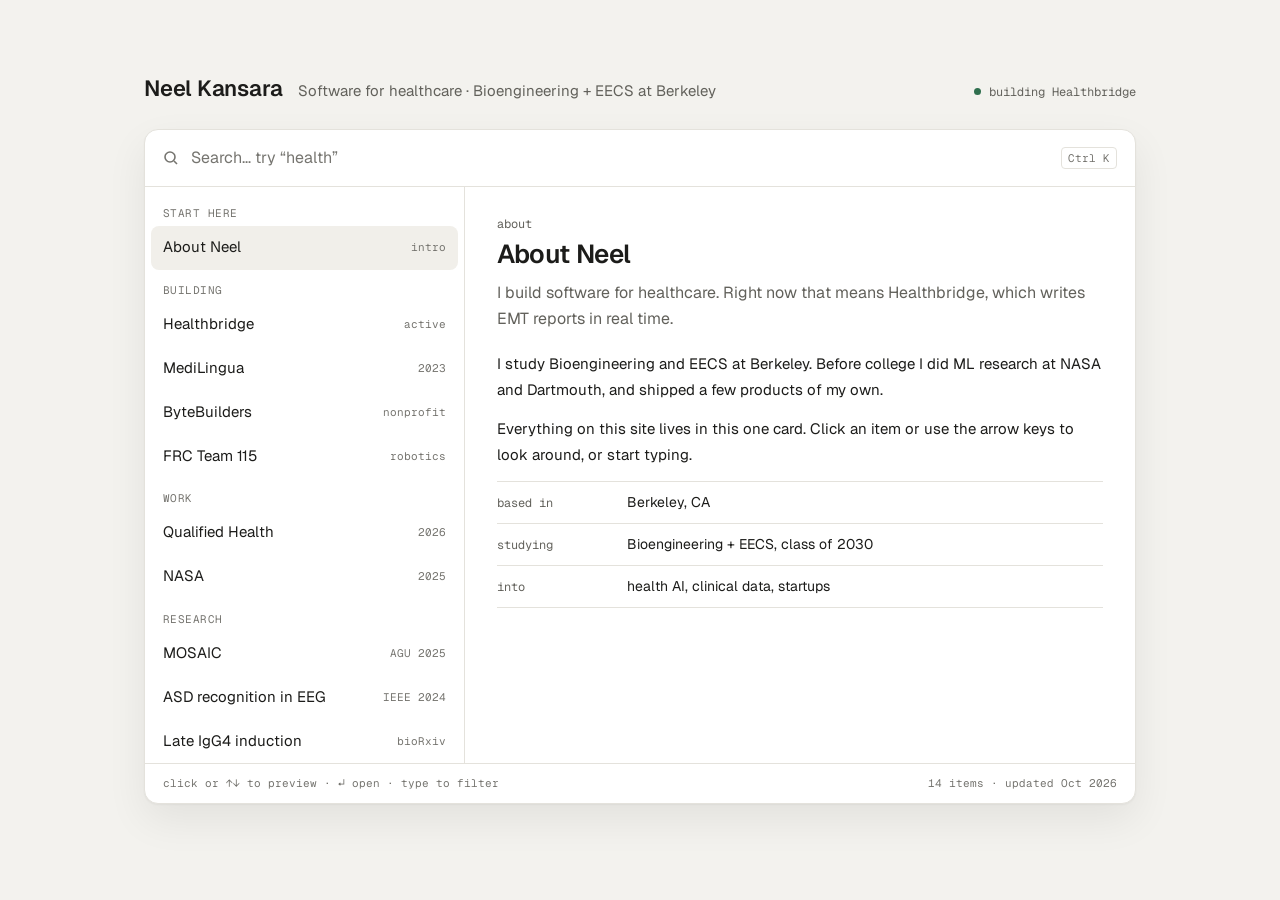
==== index.html @ fc7fb105 "Preview on click instead of hover Co-Authored-By: Claude Opus 5.5 <noreply@anthropic.com> Claude-Ses" ====
<!doctype html>
<html lang="en">
<head>
  <meta charset="utf-8">
  <meta name="viewport" content="width=device-width, initial-scale=1, viewport-fit=cover">
  <title>Neel Kansara</title>
  <meta name="description" content="Neel Kansara builds software for healthcare. Founder of Healthbridge, studying Bioengineering + EECS at UC Berkeley.">
  <meta property="og:title" content="Neel Kansara">
  <meta property="og:description" content="Software for healthcare. Founder of Healthbridge, Bioengineering + EECS at UC Berkeley.">
  <meta property="og:type" content="website">
  <meta name="theme-color" content="#F3F2EE" media="(prefers-color-scheme: light)">
  <meta name="theme-color" content="#151615" media="(prefers-color-scheme: dark)">
  <link rel="icon" href="favicon.svg" type="image/svg+xml">
  <link rel="preconnect" href="https://fonts.googleapis.com">
  <link rel="preconnect" href="https://fonts.gstatic.com" crossorigin>
  <link rel="stylesheet" href="https://fonts.googleapis.com/css2?family=Geist:wght@400;500;600&family=Geist+Mono:wght@400;500&display=swap">
  <link rel="stylesheet" href="styles.css">
  <script>
    // Apply the saved theme before first paint so there is no flash.
    try { var t = localStorage.getItem("theme"); if (t === "dark" || t === "light") document.documentElement.dataset.theme = t; } catch (e) {}
  </script>
</head>
<body>
  <main class="page">
    <header class="masthead">
      <div class="masthead-id">
        <h1>Neel Kansara</h1>
        <p class="tagline">Software for healthcare · Bioengineering + EECS at Berkeley</p>
      </div>
      <p class="status"><span class="status-dot" aria-hidden="true"></span><span id="status-text">building Healthbridge</span></p>
    </header>

    <section class="palette" id="palette" aria-label="Site contents">
      <div class="palette-top">
        <button class="back" id="back" type="button" hidden>‹ All items</button>
        <label class="search" id="search" for="q">
          <svg aria-hidden="true" width="16" height="16" viewBox="0 0 16 16" fill="none" stroke="currentColor" stroke-width="1.6"><circle cx="7" cy="7" r="5"/><path d="M11 11 L14 14"/></svg>
          <input id="q" type="text" autocomplete="off" spellcheck="false"
                 role="combobox" aria-expanded="true" aria-controls="list" aria-autocomplete="list"
                 aria-label="Search projects, work, papers and actions" placeholder="Search…">
          <kbd class="kbd" id="shortcut">⌘K</kbd>
        </label>
        <span class="position" id="position" hidden></span>
      </div>

      <div class="palette-body">
        <div class="list" id="list" role="listbox" aria-label="Results"></div>
        <article class="preview" id="preview" aria-live="polite"></article>
      </div>

      <footer class="palette-foot">
        <span class="foot-hints" id="hints">click or ↑↓ to preview · ↵ open · type to filter</span>
        <span class="foot-status" id="foot"></span>
        <div class="foot-nav" id="foot-nav" hidden>
          <button type="button" id="prev">‹ <span></span></button>
          <button type="button" id="next"><span></span> ›</button>
        </div>
      </footer>

      <noscript>
        <div class="noscript">
          <p>This site works best with JavaScript on. The short version:</p>
          <ul>
            <li>Founder &amp; CEO of Healthbridge: live EMT reporting and triage (90% of reports accepted, 10-clinic pilot).</li>
            <li>Clinical AI product intern at Qualified Health, 2026. ML intern at NASA, 2025.</li>
            <li>Papers at AGU 2025, IEEE ICCE 2024 and bioRxiv 2026.</li>
            <li>Email: kansara@berkeley.edu · <a href="https://github.com/neelsck">GitHub</a> · <a href="https://www.linkedin.com/in/neel-kansara-17689525b/">LinkedIn</a></li>
          </ul>
        </div>
      </noscript>
    </section>
  </main>

  <script src="content.js"></script>
  <script src="palette.js"></script>
</body>
</html>
---- styles.css ----
/* Layout: one fixed palette card. Results on the left, a preview pane on the right.
   On phones the card shows the list, and opening an item swaps in its preview. */

:root {
  --page: #F3F2EE;
  --card: #FFFFFF;
  --line: #E4E2DC;
  --soft: #F1EFEA;
  --fg: #1C1C1A;
  --muted: #62615B;
  --faint: #767570;
  --img: #EFEDE8;
  --btn: #1C1C1A;
  --btn-fg: #FFFFFF;
  --accent: #2F6F4E;
  --shadow: 0 1px 2px rgba(0, 0, 0, 0.04), 0 16px 40px rgba(0, 0, 0, 0.07);

  --sans: "Geist", ui-sans-serif, system-ui, -apple-system, "Segoe UI", sans-serif;
  --mono: "Geist Mono", ui-monospace, SFMono-Regular, Menlo, Consolas, monospace;

  --card-h: clamp(460px, 64vh, 600px);
  color-scheme: light;
}

@media (prefers-color-scheme: dark) {
  :root:not([data-theme="light"]) {
    --page: #151615;
    --card: #1D1F1E;
    --line: #2E302E;
    --soft: #2B2D2B;
    --fg: #ECEBE6;
    --muted: #A9A7A0;
    --faint: #918F89;
    --img: #262826;
    --btn: #ECEBE6;
    --btn-fg: #1C1C1A;
    --accent: #6FCF97;
    --shadow: 0 1px 2px rgba(0, 0, 0, 0.3), 0 16px 40px rgba(0, 0, 0, 0.35);
    color-scheme: dark;
  }
}

:root[data-theme="dark"] {
  --page: #151615;
  --card: #1D1F1E;
  --line: #2E302E;
  --soft: #2B2D2B;
  --fg: #ECEBE6;
  --muted: #A9A7A0;
  --faint: #918F89;
  --img: #262826;
  --btn: #ECEBE6;
  --btn-fg: #1C1C1A;
  --accent: #6FCF97;
  --shadow: 0 1px 2px rgba(0, 0, 0, 0.3), 0 16px 40px rgba(0, 0, 0, 0.35);
  color-scheme: dark;
}

* { box-sizing: border-box; }

html { -webkit-text-size-adjust: 100%; }

body {
  margin: 0;
  background: var(--page);
  color: var(--fg);
  font-family: var(--sans);
  font-size: 15px;
  line-height: 1.5;
  -webkit-font-smoothing: antialiased;
  transition: background-color 0.2s ease, color 0.2s ease;
}

[hidden] { display: none !important; }

a { color: inherit; text-underline-offset: 3px; }

:focus-visible { outline: 2px solid var(--accent); outline-offset: 2px; }

.page {
  max-width: 1040px;
  margin: 0 auto;
  padding-block: clamp(32px, 8vh, 72px) 48px;
  padding-left: max(24px, env(safe-area-inset-left, 0px));
  padding-right: max(24px, env(safe-area-inset-right, 0px));
}

/* Masthead */

.masthead {
  display: flex;
  flex-wrap: wrap;
  justify-content: space-between;
  align-items: baseline;
  gap: 8px 24px;
  margin-bottom: 24px;
}

.masthead-id { display: flex; flex-wrap: wrap; align-items: baseline; gap: 4px 16px; }

.masthead h1 { margin: 0; font-size: 22px; font-weight: 600; letter-spacing: -0.01em; }

.tagline { margin: 0; color: var(--muted); }

.status { margin: 0; font-family: var(--mono); font-size: 12px; color: var(--muted); }

.status-dot {
  display: inline-block;
  width: 7px;
  height: 7px;
  margin-right: 8px;
  border-radius: 50%;
  background: var(--accent);
  vertical-align: 1px;
}

/* The card */

.palette {
  background: var(--card);
  border: 1px solid var(--line);
  border-radius: 14px;
  box-shadow: var(--shadow);
  overflow: hidden;
  transition: background-color 0.2s ease, border-color 0.2s ease;
}

.palette-top {
  display: flex;
  align-items: center;
  gap: 8px;
  min-height: 56px;
  border-bottom: 1px solid var(--line);
}

.search {
  flex: 1;
  display: flex;
  align-items: center;
  gap: 12px;
  padding: 0 18px;
  color: var(--faint);
}

.search input {
  flex: 1;
  min-width: 0;
  border: 0;
  outline: 0;
  background: transparent;
  font: inherit;
  font-size: 16px;
  color: var(--fg);
  padding: 16px 0;
}

.search input::placeholder { color: var(--faint); transition: opacity 0.2s; }
.search input.ph-fade::placeholder { opacity: 0; }

.kbd {
  font-family: var(--mono);
  font-size: 11px;
  color: var(--faint);
  border: 1px solid var(--line);
  border-radius: 4px;
  padding: 2px 6px;
}

.back {
  display: inline-flex;
  align-items: center;
  min-height: 44px;
  margin-left: 4px;
  padding: 0 12px;
  border: 0;
  border-radius: 8px;
  background: transparent;
  font: inherit;
  color: var(--fg);
  cursor: pointer;
}

.position {
  margin-left: auto;
  padding-right: 16px;
  font-family: var(--mono);
  font-size: 11px;
  color: var(--faint);
}

.palette-body {
  display: grid;
  grid-template-columns: minmax(240px, 320px) minmax(0, 1fr);
  height: var(--card-h);
}

/* Results list */

.list {
  min-width: 0;
  overflow-y: auto;
  padding: 6px;
  border-right: 1px solid var(--line);
  overscroll-behavior: contain;
}

.group-label {
  margin: 12px 12px 4px;
  font-family: var(--mono);
  font-size: 11px;
  letter-spacing: 0.04em;
  text-transform: uppercase;
  color: var(--faint);
}

.option {
  display: flex;
  align-items: center;
  justify-content: space-between;
  gap: 12px;
  min-height: 44px;
  padding: 10px 12px;
  border-radius: 8px;
  color: var(--fg);
  text-decoration: none;
  cursor: pointer;
}

.option[aria-selected="true"] { background: var(--soft); }

.option-title { min-width: 0; overflow: hidden; text-overflow: ellipsis; white-space: nowrap; font-size: 15px; }

.option-hint { flex: none; font-family: var(--mono); font-size: 11px; color: var(--faint); }

.empty { margin: 0; padding: 20px 12px; color: var(--muted); }

/* Preview */

.preview {
  min-width: 0;
  overflow-y: auto;
  padding: 28px 32px 32px;
  overscroll-behavior: contain;
}

.preview > * { animation: rise 0.18s ease both; }

@keyframes rise { from { opacity: 0.4; transform: translateY(3px); } to { opacity: 1; transform: none; } }

.pv-image {
  display: block;
  width: 100%;
  max-width: 100%;
  aspect-ratio: 16 / 7;
  object-fit: cover;
  margin-bottom: 22px;
  border-radius: 10px;
  background: var(--img);
}

.pv-eyebrow { margin: 0 0 6px; font-family: var(--mono); font-size: 12px; color: var(--muted); }

.pv-title {
  margin: 0 0 10px;
  font-size: 26px;
  line-height: 1.2;
  font-weight: 600;
  letter-spacing: -0.015em;
  text-wrap: balance;
}

.pv-lede { margin: 0 0 20px; font-size: 16px; line-height: 1.6; color: var(--muted); max-width: 62ch; }

.pv-stats {
  display: grid;
  grid-template-columns: repeat(auto-fit, minmax(110px, 1fr));
  gap: 1px;
  margin-bottom: 22px;
  background: var(--line);
  border: 1px solid var(--line);
  border-radius: 10px;
  overflow: hidden;
}

.pv-stat { background: var(--card); padding: 12px 14px; }
.pv-stat-value { font-size: 20px; font-weight: 600; font-variant-numeric: tabular-nums; }
.pv-stat-label { font-family: var(--mono); font-size: 11px; color: var(--muted); }

.pv-body p { margin: 0 0 14px; line-height: 1.7; max-width: 62ch; }

.pv-facts { margin: 6px 0 22px; border-top: 1px solid var(--line); }
.pv-fact { display: flex; flex-wrap: wrap; gap: 2px 20px; padding: 10px 0; border-bottom: 1px solid var(--line); font-size: 14px; }
.pv-fact dt { flex: 0 0 110px; padding-top: 2px; font-family: var(--mono); font-size: 12px; color: var(--muted); }
.pv-fact dd { flex: 1 1 200px; margin: 0; }

.pv-links { display: flex; flex-wrap: wrap; gap: 8px; margin-top: 4px; }

.pv-link {
  display: inline-flex;
  align-items: center;
  min-height: 36px;
  padding: 0 12px;
  border: 1px solid var(--line);
  border-radius: 8px;
  font-size: 14px;
  text-decoration: none;
}

.pv-link:hover { background: var(--soft); }

.pv-action {
  display: inline-flex;
  align-items: center;
  gap: 10px;
  min-height: 44px;
  margin-top: 4px;
  padding: 0 18px;
  border: 0;
  border-radius: 8px;
  background: var(--btn);
  color: var(--btn-fg);
  font: inherit;
  font-weight: 500;
  cursor: pointer;
}

.pv-action kbd { font-family: var(--mono); font-size: 12px; opacity: 0.7; }

/* Footer */

.palette-foot {
  display: flex;
  flex-wrap: wrap;
  justify-content: space-between;
  align-items: center;
  gap: 8px 16px;
  min-height: 40px;
  padding: 0 18px;
  border-top: 1px solid var(--line);
  font-family: var(--mono);
  font-size: 11px;
  color: var(--faint);
}

.foot-status.is-good { color: var(--accent); }

.foot-nav { display: flex; justify-content: space-between; width: 100%; }

.foot-nav button {
  min-height: 44px;
  padding: 0 4px;
  border: 0;
  background: transparent;
  font: inherit;
  font-family: var(--sans);
  font-size: 14px;
  color: var(--fg);
  cursor: pointer;
}

.foot-nav button:disabled { visibility: hidden; }

.noscript { padding: 20px 24px; line-height: 1.6; }

/* Phones: one column. The list fills the card; opening an item swaps in its preview. */

@media (max-width: 720px) {
  .page { padding-block: 40px 16px; padding-left: max(16px, env(safe-area-inset-left, 0px)); padding-right: max(16px, env(safe-area-inset-right, 0px)); }
  .masthead { flex-direction: column; gap: 4px; margin-bottom: 18px; }
  .masthead-id { flex-direction: column; gap: 4px; }
  .status { display: none; }
  .kbd { display: none; }
  .search { padding: 0 14px; }

  .palette-body { grid-template-columns: minmax(0, 1fr); height: auto; min-height: 60vh; }
  .list { border-right: 0; }
  .preview { display: none; padding: 20px 18px 24px; }
  .pv-title { font-size: 24px; }

  .palette.is-open .search, .palette.is-open .list, .palette.is-open .foot-hints, .palette.is-open .foot-status { display: none; }
  .palette.is-open .preview { display: block; }
}

@media (min-width: 721px) {
  .back, .position, .foot-nav { display: none !important; }
}

@media (prefers-reduced-motion: reduce) {
  *, *::before, *::after { animation: none !important; transition: none !important; }
}
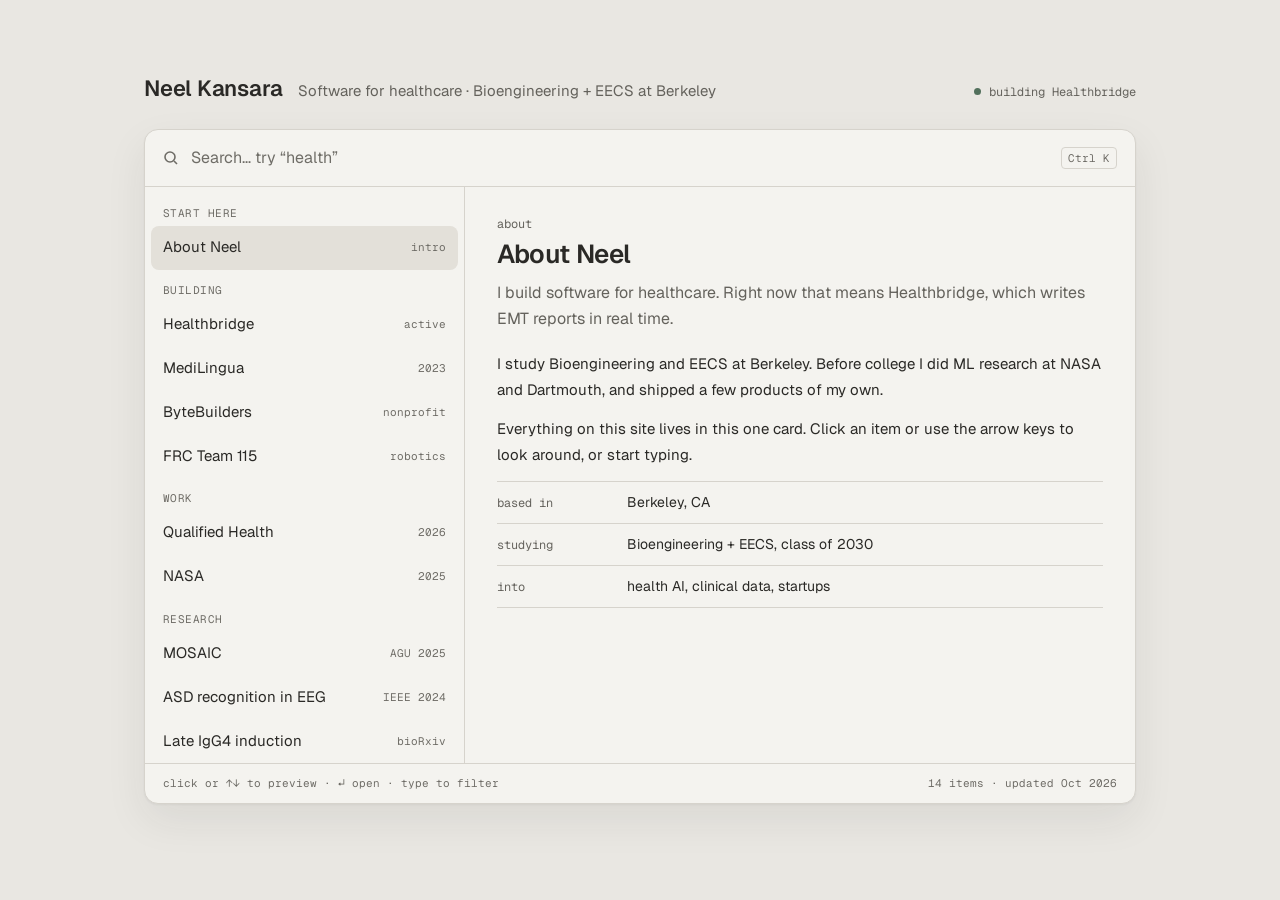
==== commit b675614d: "Stone color scheme; hover only tints rows Co-Authored-By: Claude Opus 5.5 <noreply@anthropic.com> Cl" ====
--- a/index.html
+++ b/index.html
@@ -8,8 +8,8 @@
   <meta property="og:title" content="Neel Kansara">
   <meta property="og:description" content="Software for healthcare. Founder of Healthbridge, Bioengineering + EECS at UC Berkeley.">
   <meta property="og:type" content="website">
-  <meta name="theme-color" content="#F3F2EE" media="(prefers-color-scheme: light)">
-  <meta name="theme-color" content="#151615" media="(prefers-color-scheme: dark)">
+  <meta name="theme-color" content="#E9E7E2" media="(prefers-color-scheme: light)">
+  <meta name="theme-color" content="#1E1E1C" media="(prefers-color-scheme: dark)">
   <link rel="icon" href="favicon.svg" type="image/svg+xml">
   <link rel="preconnect" href="https://fonts.googleapis.com">
   <link rel="preconnect" href="https://fonts.gstatic.com" crossorigin>
--- a/styles.css
+++ b/styles.css
@@ -1,19 +1,21 @@
 /* Layout: one fixed palette card. Results on the left, a preview pane on the right.
    On phones the card shows the list, and opening an item swaps in its preview. */
 
+/* Color scheme: "Stone". Warm greys with a sage accent; no pure white or black. */
 :root {
-  --page: #F3F2EE;
-  --card: #FFFFFF;
-  --line: #E4E2DC;
-  --soft: #F1EFEA;
-  --fg: #1C1C1A;
-  --muted: #62615B;
-  --faint: #767570;
-  --img: #EFEDE8;
-  --btn: #1C1C1A;
-  --btn-fg: #FFFFFF;
-  --accent: #2F6F4E;
-  --shadow: 0 1px 2px rgba(0, 0, 0, 0.04), 0 16px 40px rgba(0, 0, 0, 0.07);
+  --page: #E9E7E2;
+  --card: #F4F3EF;
+  --line: #D6D3CC;
+  --soft: #E3E0D9;
+  --hover: #ECEAE5;
+  --fg: #2A2926;
+  --muted: #64625C;
+  --faint: #6F6D67;
+  --img: #E6E3DD;
+  --btn: #2A2926;
+  --btn-fg: #F4F3EF;
+  --accent: #52705C;
+  --shadow: 0 1px 2px rgba(42, 41, 38, 0.05), 0 16px 40px rgba(42, 41, 38, 0.08);
 
   --sans: "Geist", ui-sans-serif, system-ui, -apple-system, "Segoe UI", sans-serif;
   --mono: "Geist Mono", ui-monospace, SFMono-Regular, Menlo, Consolas, monospace;
@@ -24,34 +26,36 @@
 
 @media (prefers-color-scheme: dark) {
   :root:not([data-theme="light"]) {
-    --page: #151615;
-    --card: #1D1F1E;
-    --line: #2E302E;
-    --soft: #2B2D2B;
-    --fg: #ECEBE6;
-    --muted: #A9A7A0;
-    --faint: #918F89;
-    --img: #262826;
-    --btn: #ECEBE6;
-    --btn-fg: #1C1C1A;
-    --accent: #6FCF97;
+    --page: #1E1E1C;
+    --card: #282826;
+    --line: #3A3936;
+    --soft: #34332F;
+    --hover: #2F2E2B;
+    --fg: #DDDAD3;
+    --muted: #A19E96;
+    --faint: #96938B;
+    --img: #31302D;
+    --btn: #DDDAD3;
+    --btn-fg: #1E1E1C;
+    --accent: #8FB39A;
     --shadow: 0 1px 2px rgba(0, 0, 0, 0.3), 0 16px 40px rgba(0, 0, 0, 0.35);
     color-scheme: dark;
   }
 }
 
 :root[data-theme="dark"] {
-  --page: #151615;
-  --card: #1D1F1E;
-  --line: #2E302E;
-  --soft: #2B2D2B;
-  --fg: #ECEBE6;
-  --muted: #A9A7A0;
-  --faint: #918F89;
-  --img: #262826;
-  --btn: #ECEBE6;
-  --btn-fg: #1C1C1A;
-  --accent: #6FCF97;
+  --page: #1E1E1C;
+  --card: #282826;
+  --line: #3A3936;
+  --soft: #34332F;
+  --hover: #2F2E2B;
+  --fg: #DDDAD3;
+  --muted: #A19E96;
+  --faint: #96938B;
+  --img: #31302D;
+  --btn: #DDDAD3;
+  --btn-fg: #1E1E1C;
+  --accent: #8FB39A;
   --shadow: 0 1px 2px rgba(0, 0, 0, 0.3), 0 16px 40px rgba(0, 0, 0, 0.35);
   color-scheme: dark;
 }
@@ -226,6 +230,8 @@
   cursor: pointer;
 }
 
+/* Hover only tints the row so it reads as clickable; the preview changes on click. */
+@media (hover: hover) { .option:hover { background: var(--hover); } }
 .option[aria-selected="true"] { background: var(--soft); }
 
 .option-title { min-width: 0; overflow: hidden; text-overflow: ellipsis; white-space: nowrap; font-size: 15px; }
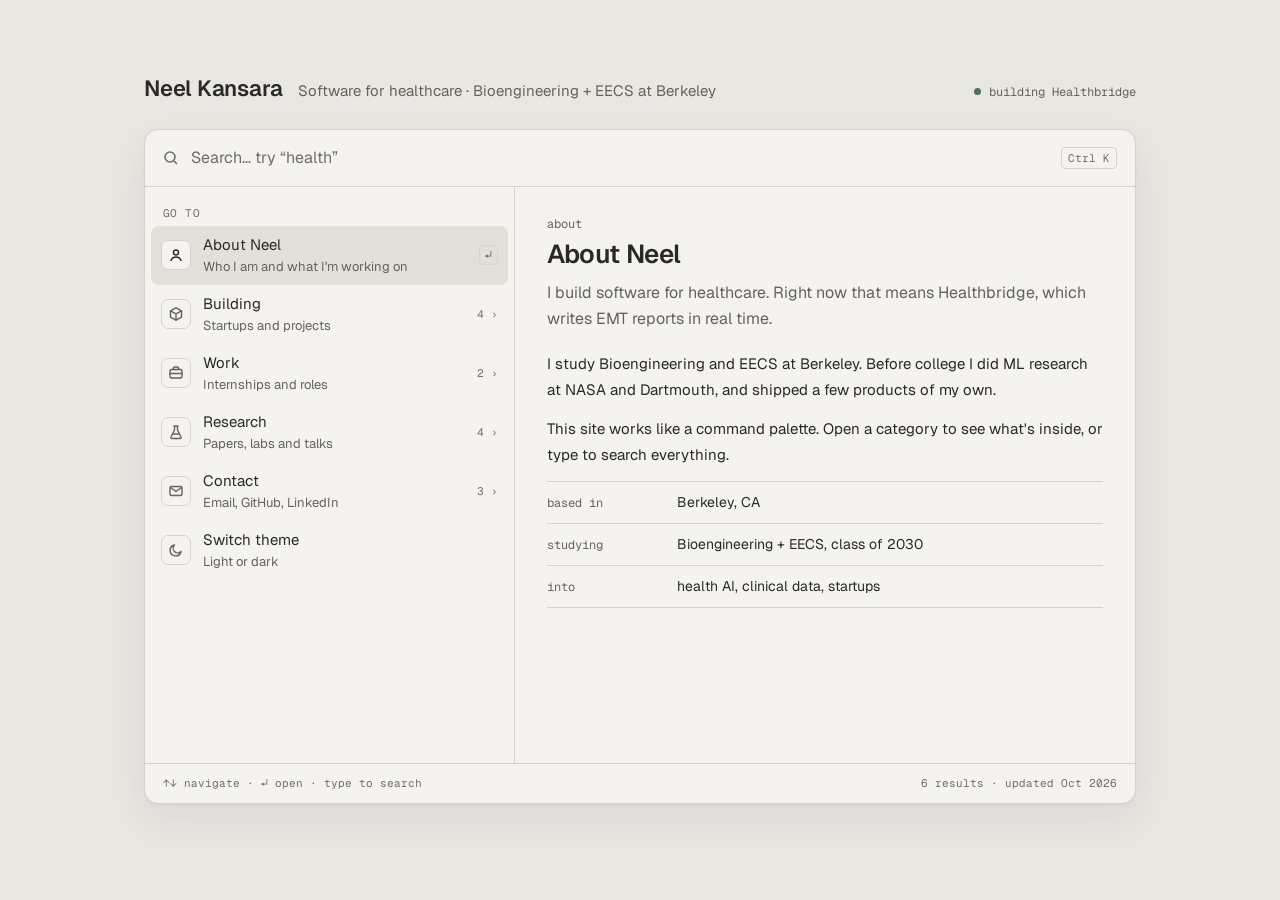
==== commit 3292cc3f: "Nested palette: categories on home, entries inside each Home lists categories and commands; opening " ====
--- a/index.html
+++ b/index.html
@@ -35,6 +35,7 @@
         <button class="back" id="back" type="button" hidden>‹ All items</button>
         <label class="search" id="search" for="q">
           <svg aria-hidden="true" width="16" height="16" viewBox="0 0 16 16" fill="none" stroke="currentColor" stroke-width="1.6"><circle cx="7" cy="7" r="5"/><path d="M11 11 L14 14"/></svg>
+          <button class="scope-chip" id="scope" type="button" hidden><span id="scope-name"></span><span class="scope-x" aria-hidden="true">×</span></button>
           <input id="q" type="text" autocomplete="off" spellcheck="false"
                  role="combobox" aria-expanded="true" aria-controls="list" aria-autocomplete="list"
                  aria-label="Search projects, work, papers and actions" placeholder="Search…">
@@ -49,7 +50,7 @@
       </div>
 
       <footer class="palette-foot">
-        <span class="foot-hints" id="hints">click or ↑↓ to preview · ↵ open · type to filter</span>
+        <span class="foot-hints" id="hints">↑↓ navigate · ↵ open · type to search</span>
         <span class="foot-status" id="foot"></span>
         <div class="foot-nav" id="foot-nav" hidden>
           <button type="button" id="prev">‹ <span></span></button>
--- a/styles.css
+++ b/styles.css
@@ -194,7 +194,7 @@
 
 .palette-body {
   display: grid;
-  grid-template-columns: minmax(240px, 320px) minmax(0, 1fr);
+  grid-template-columns: minmax(280px, 370px) minmax(0, 1fr);
   height: var(--card-h);
 }
 
@@ -217,28 +217,104 @@
   color: var(--faint);
 }
 
+/* A result row: icon, title with grey subtitle, then right-side detail and an ↵ hint when selected. */
 .option {
   display: flex;
   align-items: center;
-  justify-content: space-between;
   gap: 12px;
-  min-height: 44px;
-  padding: 10px 12px;
+  min-height: 48px;
+  padding: 8px 10px;
   border-radius: 8px;
   color: var(--fg);
   text-decoration: none;
   cursor: pointer;
 }
 
-/* Hover only tints the row so it reads as clickable; the preview changes on click. */
+/* Hover only tints the row so it reads as clickable; nothing changes until you click. */
 @media (hover: hover) { .option:hover { background: var(--hover); } }
 .option[aria-selected="true"] { background: var(--soft); }
 
-.option-title { min-width: 0; overflow: hidden; text-overflow: ellipsis; white-space: nowrap; font-size: 15px; }
-
-.option-hint { flex: none; font-family: var(--mono); font-size: 11px; color: var(--faint); }
+.option-icon {
+  flex: none;
+  display: grid;
+  place-items: center;
+  width: 30px;
+  height: 30px;
+  border-radius: 7px;
+  border: 1px solid var(--line);
+  background: var(--card);
+  color: var(--muted);
+}
+
+.option[aria-selected="true"] .option-icon { color: var(--fg); }
+
+.option-text { flex: 1; min-width: 0; display: flex; flex-direction: column; gap: 1px; }
+
+.option-title { overflow: hidden; text-overflow: ellipsis; white-space: nowrap; font-size: 15px; }
+
+.option-sub { overflow: hidden; text-overflow: ellipsis; white-space: nowrap; font-size: 13px; color: var(--muted); }
+
+.option-meta { flex: none; font-family: var(--mono); font-size: 11px; color: var(--faint); }
+
+.option-enter {
+  flex: none;
+  display: none;
+  font-family: var(--mono);
+  font-size: 11px;
+  color: var(--muted);
+  border: 1px solid var(--line);
+  border-radius: 4px;
+  padding: 1px 5px;
+}
+
+.option[aria-selected="true"] .option-enter { display: inline-block; }
 
 .empty { margin: 0; padding: 20px 12px; color: var(--muted); }
+
+/* Scope chip: shows which category you're inside. */
+.scope-chip {
+  flex: none;
+  display: inline-flex;
+  align-items: center;
+  gap: 6px;
+  min-height: 28px;
+  padding: 0 8px 0 10px;
+  border: 1px solid var(--line);
+  border-radius: 6px;
+  background: var(--soft);
+  font: inherit;
+  font-size: 14px;
+  color: var(--fg);
+  cursor: pointer;
+}
+
+.scope-x { color: var(--faint); font-size: 15px; line-height: 1; }
+
+/* Category page index inside the preview. */
+.pv-index { display: flex; flex-direction: column; border-top: 1px solid var(--line); margin-top: 8px; }
+
+.pv-index-row {
+  display: flex;
+  align-items: center;
+  gap: 16px;
+  width: 100%;
+  min-height: 52px;
+  padding: 12px 4px;
+  border: 0;
+  border-bottom: 1px solid var(--line);
+  background: transparent;
+  font: inherit;
+  color: var(--fg);
+  text-align: left;
+  cursor: pointer;
+}
+
+@media (hover: hover) { .pv-index-row:hover { background: var(--hover); } }
+
+.pv-index-text { flex: 1; min-width: 0; }
+.pv-index-title { display: block; font-weight: 500; }
+.pv-index-lede { display: block; margin-top: 2px; font-size: 14px; color: var(--muted); }
+.pv-index-meta { flex: none; font-family: var(--mono); font-size: 11px; color: var(--faint); }
 
 /* Preview */
 
@@ -375,8 +451,8 @@
   .masthead { flex-direction: column; gap: 4px; margin-bottom: 18px; }
   .masthead-id { flex-direction: column; gap: 4px; }
   .status { display: none; }
-  .kbd { display: none; }
-  .search { padding: 0 14px; }
+  .kbd, .foot-hints, .option-enter { display: none !important; }
+  .search { padding: 0 14px; gap: 10px; }
 
   .palette-body { grid-template-columns: minmax(0, 1fr); height: auto; min-height: 60vh; }
   .list { border-right: 0; }
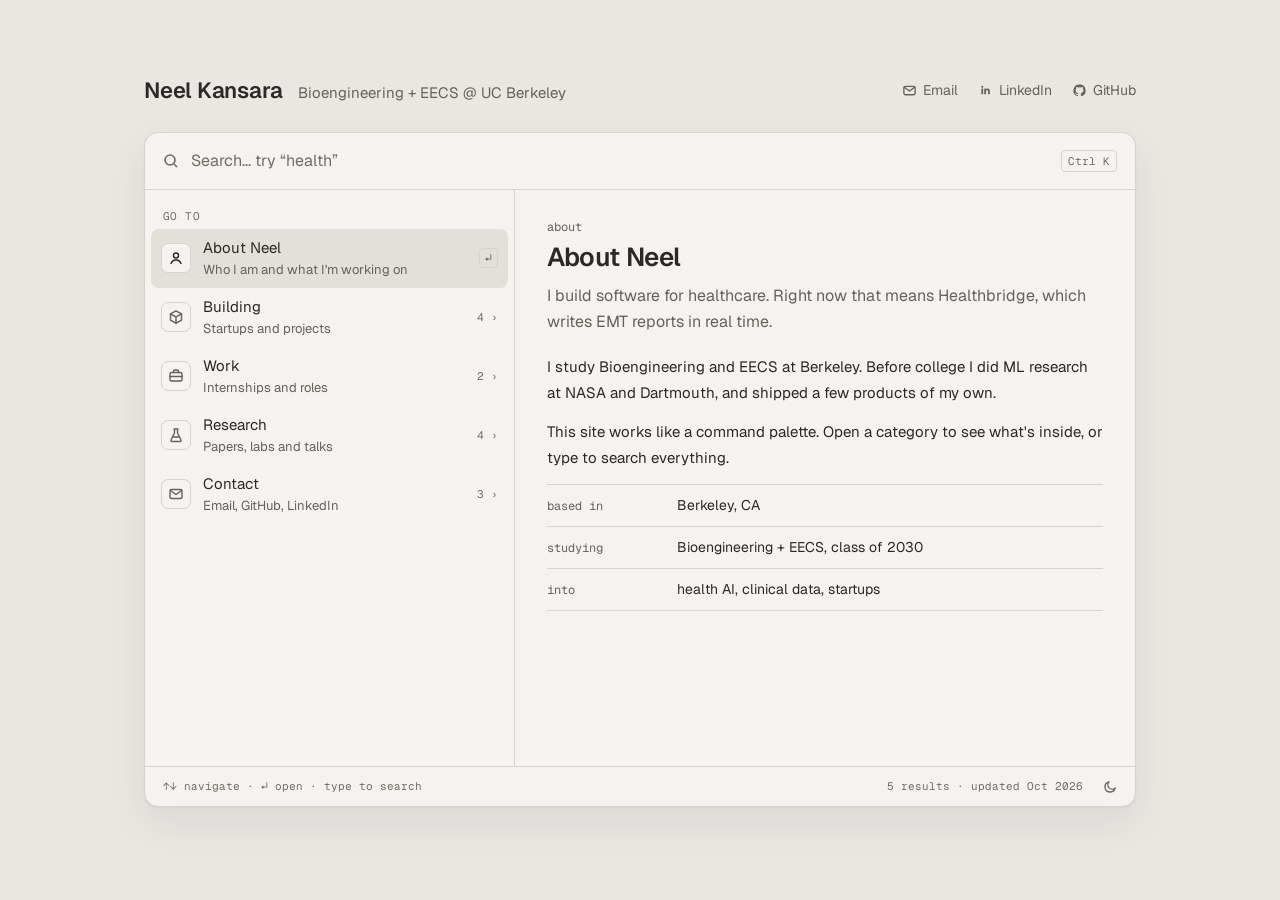
==== commit bcfaf42c: "Header quick links; theme toggle moves to the bottom bar Header reads 'Bioengineering + EECS @ UC Be" ====
--- a/index.html
+++ b/index.html
@@ -25,9 +25,22 @@
     <header class="masthead">
       <div class="masthead-id">
         <h1>Neel Kansara</h1>
-        <p class="tagline">Software for healthcare · Bioengineering + EECS at Berkeley</p>
+        <p class="tagline">Bioengineering + EECS @ UC Berkeley</p>
       </div>
-      <p class="status"><span class="status-dot" aria-hidden="true"></span><span id="status-text">building Healthbridge</span></p>
+      <nav class="quick-links" aria-label="Quick links">
+        <a href="mailto:kansara@berkeley.edu" title="kansara@berkeley.edu">
+          <svg aria-hidden="true" width="15" height="15" viewBox="0 0 16 16" fill="none" stroke="currentColor" stroke-width="1.4" stroke-linecap="round" stroke-linejoin="round"><rect x="2" y="3.5" width="12" height="9" rx="1.5"/><path d="M2.5 4.5L8 8.5l5.5-4"/></svg>
+          <span>Email</span>
+        </a>
+        <a href="https://www.linkedin.com/in/neel-kansara-17689525b/" target="_blank" rel="noopener">
+          <svg aria-hidden="true" width="15" height="15" viewBox="0 0 16 16" fill="currentColor"><path d="M3.6 5.9h1.9V12H3.6zM4.55 3a1.1 1.1 0 1 1 0 2.2 1.1 1.1 0 0 1 0-2.2zM6.7 5.9h1.8v.85h.03c.25-.48.87-.98 1.8-.98 1.92 0 2.27 1.26 2.27 2.9V12h-1.9V9c0-.72-.01-1.64-1-1.64s-1.15.78-1.15 1.59V12H6.7z"/></svg>
+          <span>LinkedIn</span>
+        </a>
+        <a href="https://github.com/neelsck" target="_blank" rel="noopener">
+          <svg aria-hidden="true" width="15" height="15" viewBox="0 0 16 16" fill="currentColor"><path d="M8 1.5a6.5 6.5 0 0 0-2.06 12.67c.33.06.44-.14.44-.31v-1.1c-1.8.39-2.18-.87-2.18-.87-.3-.75-.72-.95-.72-.95-.59-.4.04-.4.04-.4.65.05 1 .67 1 .67.58 1 1.52.71 1.9.54.05-.42.22-.71.4-.87-1.44-.16-2.96-.72-2.96-3.2 0-.71.25-1.29.67-1.74-.07-.17-.29-.83.06-1.72 0 0 .55-.18 1.79.66a6.2 6.2 0 0 1 3.26 0c1.24-.84 1.79-.66 1.79-.66.35.89.13 1.55.06 1.72.42.45.67 1.03.67 1.74 0 2.49-1.52 3.04-2.97 3.2.23.2.44.6.44 1.2v1.78c0 .17.11.38.45.31A6.5 6.5 0 0 0 8 1.5z"/></svg>
+          <span>GitHub</span>
+        </a>
+      </nav>
     </header>
 
     <section class="palette" id="palette" aria-label="Site contents">
@@ -51,7 +64,13 @@
 
       <footer class="palette-foot">
         <span class="foot-hints" id="hints">↑↓ navigate · ↵ open · type to search</span>
-        <span class="foot-status" id="foot"></span>
+        <div class="foot-right">
+          <span class="foot-status" id="foot"></span>
+          <button class="theme-toggle" id="theme-toggle" type="button" aria-label="Switch to dark mode" title="Switch to dark mode">
+            <svg class="icon-moon" aria-hidden="true" width="15" height="15" viewBox="0 0 16 16" fill="none" stroke="currentColor" stroke-width="1.4" stroke-linecap="round" stroke-linejoin="round"><path d="M13 9.5A5.5 5.5 0 1 1 6.5 3a4.5 4.5 0 0 0 6.5 6.5z"/></svg>
+            <svg class="icon-sun" aria-hidden="true" width="15" height="15" viewBox="0 0 16 16" fill="none" stroke="currentColor" stroke-width="1.4" stroke-linecap="round"><circle cx="8" cy="8" r="3"/><path d="M8 1.5v1.5M8 13v1.5M1.5 8H3M13 8h1.5M3.4 3.4l1 1M11.6 11.6l1 1M3.4 12.6l1-1M11.6 4.4l1-1"/></svg>
+          </button>
+        </div>
         <div class="foot-nav" id="foot-nav" hidden>
           <button type="button" id="prev">‹ <span></span></button>
           <button type="button" id="next"><span></span> ›</button>
--- a/styles.css
+++ b/styles.css
@@ -106,17 +106,21 @@
 
 .tagline { margin: 0; color: var(--muted); }
 
-.status { margin: 0; font-family: var(--mono); font-size: 12px; color: var(--muted); }
-
-.status-dot {
-  display: inline-block;
-  width: 7px;
-  height: 7px;
-  margin-right: 8px;
-  border-radius: 50%;
-  background: var(--accent);
-  vertical-align: 1px;
-}
+.quick-links { display: flex; flex-wrap: wrap; gap: 4px; margin-right: -8px; }
+
+.quick-links a {
+  display: inline-flex;
+  align-items: center;
+  gap: 6px;
+  min-height: 36px;
+  padding: 0 8px;
+  border-radius: 6px;
+  font-size: 14px;
+  color: var(--muted);
+  text-decoration: none;
+}
+
+.quick-links a:hover { color: var(--fg); background: var(--soft); }
 
 /* The card */
 
@@ -426,6 +430,32 @@
 
 .foot-status.is-good { color: var(--accent); }
 
+.foot-right { display: flex; align-items: center; gap: 12px; margin-left: auto; }
+
+.theme-toggle {
+  display: grid;
+  place-items: center;
+  width: 30px;
+  height: 30px;
+  margin-right: -8px;
+  border: 0;
+  border-radius: 6px;
+  background: transparent;
+  color: var(--muted);
+  cursor: pointer;
+}
+
+.theme-toggle:hover { color: var(--fg); background: var(--soft); }
+
+/* Show the moon in light mode (switch to dark), the sun in dark mode (switch to light). */
+.theme-toggle .icon-sun { display: none; }
+:root[data-theme="dark"] .theme-toggle .icon-sun { display: block; }
+:root[data-theme="dark"] .theme-toggle .icon-moon { display: none; }
+@media (prefers-color-scheme: dark) {
+  :root:not([data-theme="light"]) .theme-toggle .icon-sun { display: block; }
+  :root:not([data-theme="light"]) .theme-toggle .icon-moon { display: none; }
+}
+
 .foot-nav { display: flex; justify-content: space-between; width: 100%; }
 
 .foot-nav button {
@@ -448,9 +478,10 @@
 
 @media (max-width: 720px) {
   .page { padding-block: 40px 16px; padding-left: max(16px, env(safe-area-inset-left, 0px)); padding-right: max(16px, env(safe-area-inset-right, 0px)); }
-  .masthead { flex-direction: column; gap: 4px; margin-bottom: 18px; }
-  .masthead-id { flex-direction: column; gap: 4px; }
-  .status { display: none; }
+  .masthead { flex-direction: column; align-items: flex-start; gap: 6px; margin-bottom: 16px; }
+  .masthead-id { flex-direction: column; gap: 2px; }
+  .quick-links { margin-left: -8px; margin-right: 0; }
+  .theme-toggle { width: 44px; height: 44px; }
   .kbd, .foot-hints, .option-enter { display: none !important; }
   .search { padding: 0 14px; gap: 10px; }
 
@@ -459,7 +490,7 @@
   .preview { display: none; padding: 20px 18px 24px; }
   .pv-title { font-size: 24px; }
 
-  .palette.is-open .search, .palette.is-open .list, .palette.is-open .foot-hints, .palette.is-open .foot-status { display: none; }
+  .palette.is-open .search, .palette.is-open .list, .palette.is-open .foot-hints, .palette.is-open .foot-right { display: none; }
   .palette.is-open .preview { display: block; }
 }
 
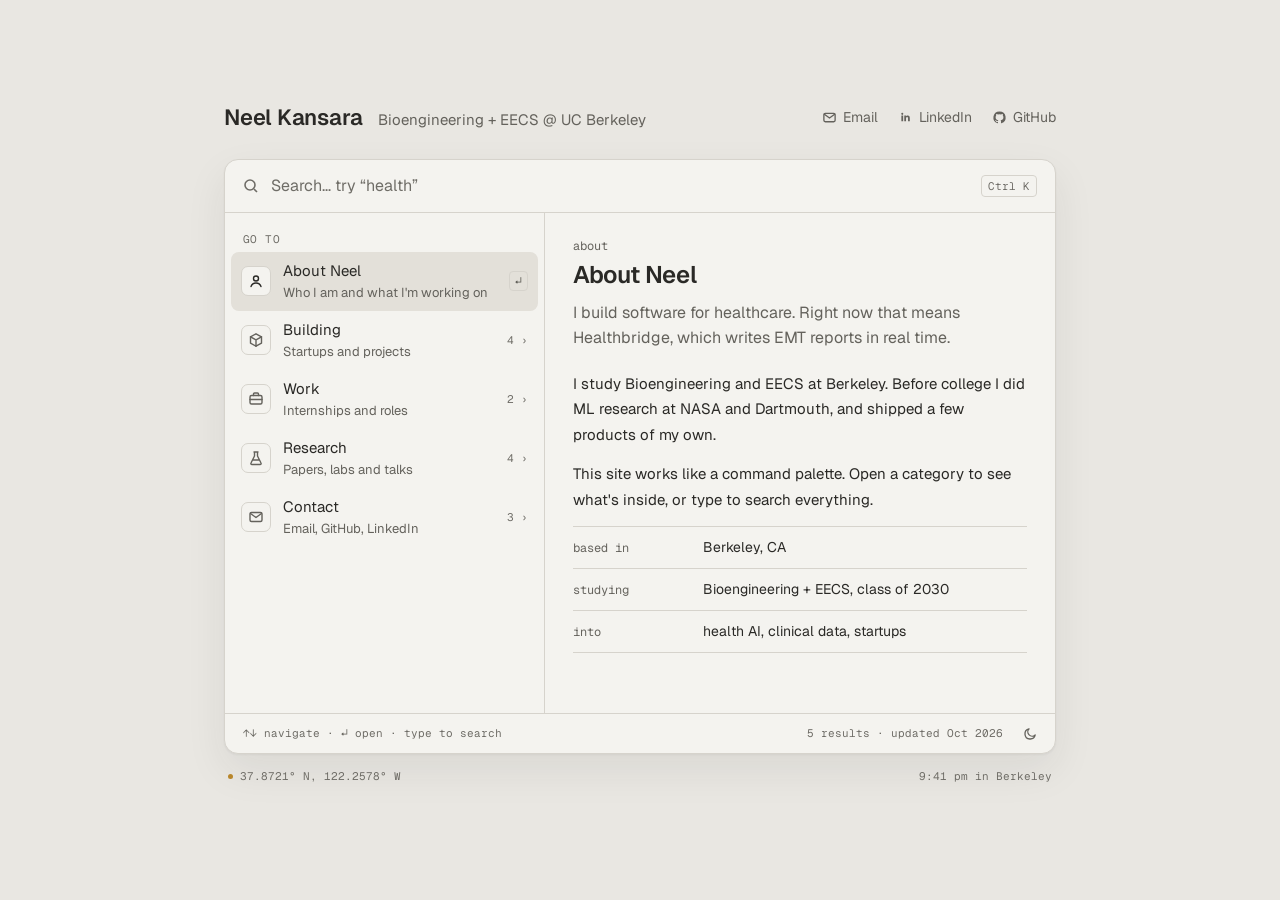
==== commit 557d88fd: "Smaller palette card; quiet Berkeley details Card is narrower and shorter with tighter padding. Adds" ====
--- a/index.html
+++ b/index.html
@@ -89,6 +89,11 @@
         </div>
       </noscript>
     </section>
+
+    <p class="locale">
+      <a href="https://www.openstreetmap.org/?mlat=37.87206&mlon=-122.25784#map=17/37.87206/-122.25784" target="_blank" rel="noopener" title="Sather Tower, UC Berkeley"><span class="locale-dot" aria-hidden="true"></span>37.8721° N, 122.2578° W</a>
+      <span id="local-time">Berkeley, CA</span>
+    </p>
   </main>
 
   <script src="content.js"></script>
--- a/styles.css
+++ b/styles.css
@@ -15,12 +15,13 @@
   --btn: #2A2926;
   --btn-fg: #F4F3EF;
   --accent: #52705C;
+  --gold: #B8862B;
   --shadow: 0 1px 2px rgba(42, 41, 38, 0.05), 0 16px 40px rgba(42, 41, 38, 0.08);
 
   --sans: "Geist", ui-sans-serif, system-ui, -apple-system, "Segoe UI", sans-serif;
   --mono: "Geist Mono", ui-monospace, SFMono-Regular, Menlo, Consolas, monospace;
 
-  --card-h: clamp(460px, 64vh, 600px);
+  --card-h: clamp(400px, 56vh, 500px);
   color-scheme: light;
 }
 
@@ -38,6 +39,7 @@
     --btn: #DDDAD3;
     --btn-fg: #1E1E1C;
     --accent: #8FB39A;
+    --gold: #D9AE52;
     --shadow: 0 1px 2px rgba(0, 0, 0, 0.3), 0 16px 40px rgba(0, 0, 0, 0.35);
     color-scheme: dark;
   }
@@ -56,6 +58,7 @@
   --btn: #DDDAD3;
   --btn-fg: #1E1E1C;
   --accent: #8FB39A;
+  --gold: #D9AE52;
   --shadow: 0 1px 2px rgba(0, 0, 0, 0.3), 0 16px 40px rgba(0, 0, 0, 0.35);
   color-scheme: dark;
 }
@@ -82,9 +85,9 @@
 :focus-visible { outline: 2px solid var(--accent); outline-offset: 2px; }
 
 .page {
-  max-width: 1040px;
+  max-width: 880px;
   margin: 0 auto;
-  padding-block: clamp(32px, 8vh, 72px) 48px;
+  padding-block: clamp(32px, 11vh, 112px) 48px;
   padding-left: max(24px, env(safe-area-inset-left, 0px));
   padding-right: max(24px, env(safe-area-inset-right, 0px));
 }
@@ -137,7 +140,7 @@
   display: flex;
   align-items: center;
   gap: 8px;
-  min-height: 56px;
+  min-height: 52px;
   border-bottom: 1px solid var(--line);
 }
 
@@ -159,7 +162,7 @@
   font: inherit;
   font-size: 16px;
   color: var(--fg);
-  padding: 16px 0;
+  padding: 14px 0;
 }
 
 .search input::placeholder { color: var(--faint); transition: opacity 0.2s; }
@@ -198,7 +201,7 @@
 
 .palette-body {
   display: grid;
-  grid-template-columns: minmax(280px, 370px) minmax(0, 1fr);
+  grid-template-columns: minmax(260px, 320px) minmax(0, 1fr);
   height: var(--card-h);
 }
 
@@ -325,7 +328,7 @@
 .preview {
   min-width: 0;
   overflow-y: auto;
-  padding: 28px 32px 32px;
+  padding: 24px 28px 28px;
   overscroll-behavior: contain;
 }
 
@@ -348,7 +351,7 @@
 
 .pv-title {
   margin: 0 0 10px;
-  font-size: 26px;
+  font-size: 24px;
   line-height: 1.2;
   font-weight: 600;
   letter-spacing: -0.015em;
@@ -501,3 +504,25 @@
 @media (prefers-reduced-motion: reduce) {
   *, *::before, *::after { animation: none !important; transition: none !important; }
 }
+
+/* Berkeley, quietly: a California-gold caret, a gold dot on the selected row's ↵,
+   and a coordinates line under the card pointing at the Campanile. */
+.search input { caret-color: var(--gold); }
+
+.locale {
+  display: flex;
+  flex-wrap: wrap;
+  justify-content: space-between;
+  gap: 4px 16px;
+  margin-top: 14px;
+  padding: 0 4px;
+  font-family: var(--mono);
+  font-size: 11px;
+  color: var(--faint);
+}
+
+.locale a { color: inherit; text-decoration: none; }
+.locale a:hover { color: var(--fg); }
+.locale-dot { display: inline-block; width: 5px; height: 5px; margin-right: 7px; border-radius: 50%; background: var(--gold); vertical-align: 1px; }
+
+.pv-gold { color: var(--gold); }
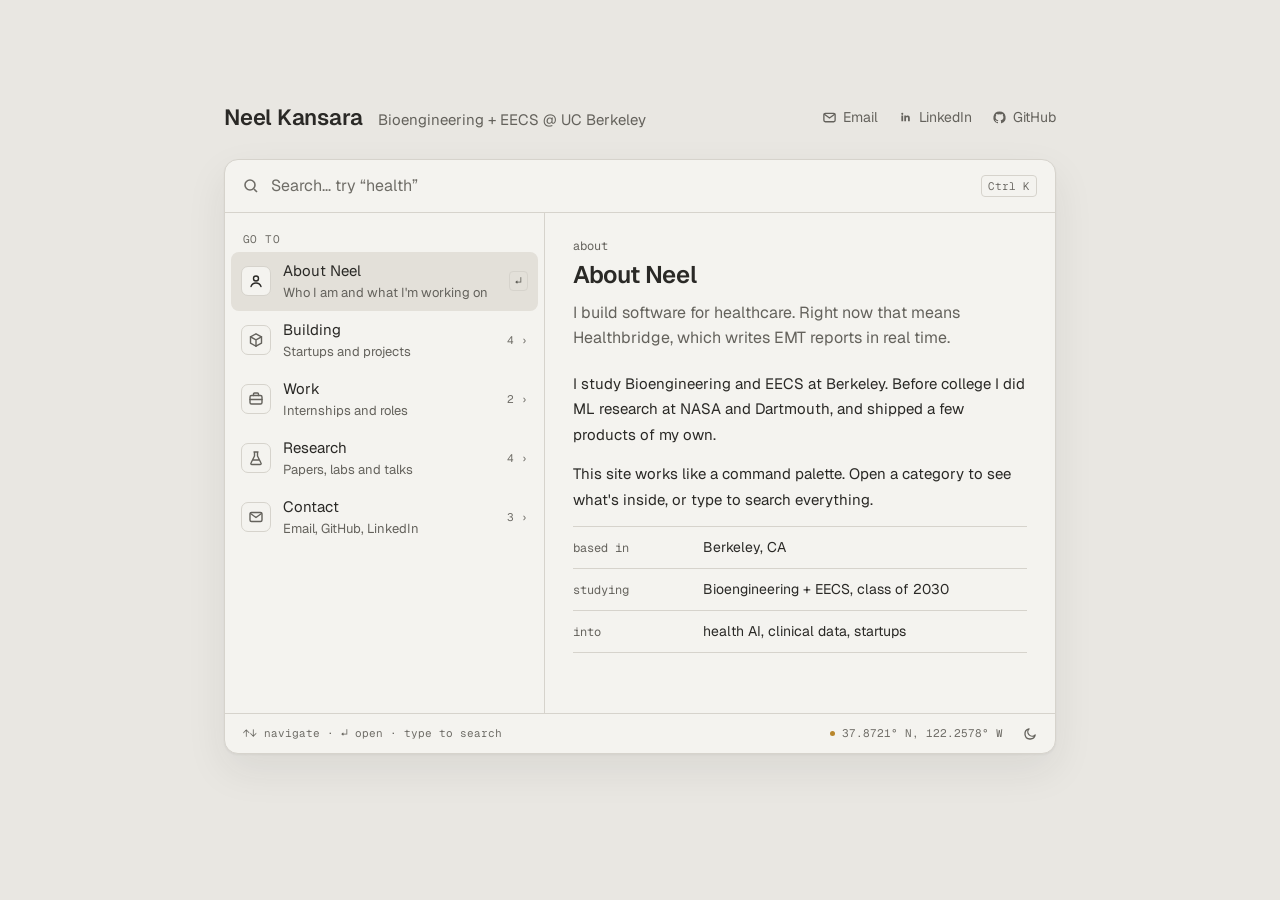
==== commit 6cfc44a1: "Move coordinates into the bottom bar; nothing below the card Drops the local time and the line under" ====
--- a/index.html
+++ b/index.html
@@ -65,7 +65,8 @@
       <footer class="palette-foot">
         <span class="foot-hints" id="hints">↑↓ navigate · ↵ open · type to search</span>
         <div class="foot-right">
-          <span class="foot-status" id="foot"></span>
+          <span class="foot-status" id="foot" role="status" hidden></span>
+          <a class="locale" id="locale" href="https://www.openstreetmap.org/?mlat=37.87206&mlon=-122.25784#map=17/37.87206/-122.25784" target="_blank" rel="noopener" title="Sather Tower, UC Berkeley"><span class="locale-dot" aria-hidden="true"></span>37.8721° N, 122.2578° W</a>
           <button class="theme-toggle" id="theme-toggle" type="button" aria-label="Switch to dark mode" title="Switch to dark mode">
             <svg class="icon-moon" aria-hidden="true" width="15" height="15" viewBox="0 0 16 16" fill="none" stroke="currentColor" stroke-width="1.4" stroke-linecap="round" stroke-linejoin="round"><path d="M13 9.5A5.5 5.5 0 1 1 6.5 3a4.5 4.5 0 0 0 6.5 6.5z"/></svg>
             <svg class="icon-sun" aria-hidden="true" width="15" height="15" viewBox="0 0 16 16" fill="none" stroke="currentColor" stroke-width="1.4" stroke-linecap="round"><circle cx="8" cy="8" r="3"/><path d="M8 1.5v1.5M8 13v1.5M1.5 8H3M13 8h1.5M3.4 3.4l1 1M11.6 11.6l1 1M3.4 12.6l1-1M11.6 4.4l1-1"/></svg>
@@ -89,11 +90,6 @@
         </div>
       </noscript>
     </section>
-
-    <p class="locale">
-      <a href="https://www.openstreetmap.org/?mlat=37.87206&mlon=-122.25784#map=17/37.87206/-122.25784" target="_blank" rel="noopener" title="Sather Tower, UC Berkeley"><span class="locale-dot" aria-hidden="true"></span>37.8721° N, 122.2578° W</a>
-      <span id="local-time">Berkeley, CA</span>
-    </p>
   </main>
 
   <script src="content.js"></script>
--- a/styles.css
+++ b/styles.css
@@ -505,24 +505,12 @@
   *, *::before, *::after { animation: none !important; transition: none !important; }
 }
 
-/* Berkeley, quietly: a California-gold caret, a gold dot on the selected row's ↵,
-   and a coordinates line under the card pointing at the Campanile. */
+/* Berkeley, quietly: a California-gold caret, and the Campanile's coordinates
+   resting in the bottom bar. */
 .search input { caret-color: var(--gold); }
 
-.locale {
-  display: flex;
-  flex-wrap: wrap;
-  justify-content: space-between;
-  gap: 4px 16px;
-  margin-top: 14px;
-  padding: 0 4px;
-  font-family: var(--mono);
-  font-size: 11px;
-  color: var(--faint);
-}
-
-.locale a { color: inherit; text-decoration: none; }
-.locale a:hover { color: var(--fg); }
+.locale { color: var(--faint); text-decoration: none; white-space: nowrap; }
+.locale:hover { color: var(--fg); }
 .locale-dot { display: inline-block; width: 5px; height: 5px; margin-right: 7px; border-radius: 50%; background: var(--gold); vertical-align: 1px; }
 
 .pv-gold { color: var(--gold); }
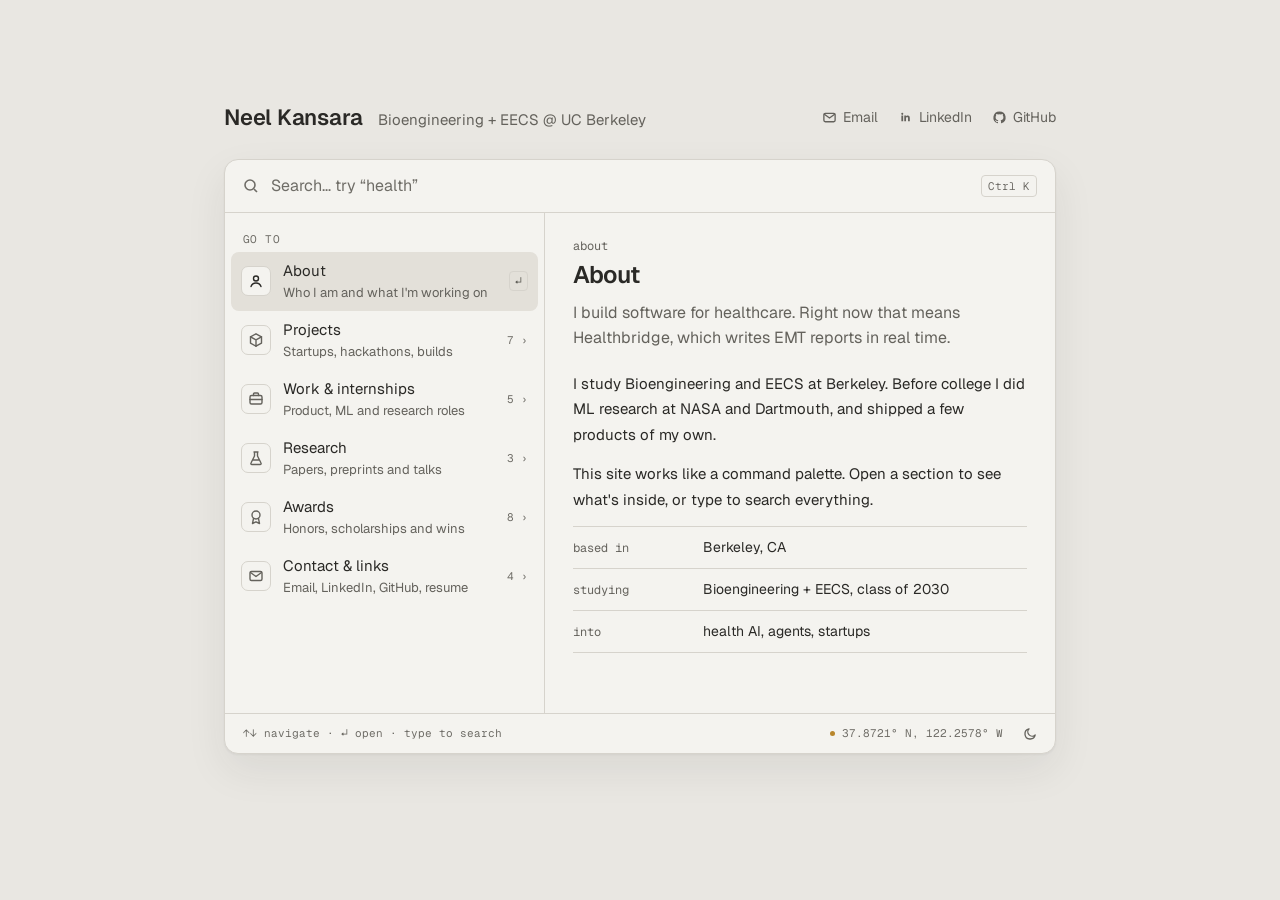
==== commit 7c103adf: "Version-stamp CSS and JS so updates load right away Co-Authored-By: Claude Opus 5.5 <noreply@anthrop" ====
--- a/index.html
+++ b/index.html
@@ -14,7 +14,7 @@
   <link rel="preconnect" href="https://fonts.googleapis.com">
   <link rel="preconnect" href="https://fonts.gstatic.com" crossorigin>
   <link rel="stylesheet" href="https://fonts.googleapis.com/css2?family=Geist:wght@400;500;600&family=Geist+Mono:wght@400;500&display=swap">
-  <link rel="stylesheet" href="styles.css">
+  <link rel="stylesheet" href="styles.css?v=202610231633">
   <script>
     // Apply the saved theme before first paint so there is no flash.
     try { var t = localStorage.getItem("theme"); if (t === "dark" || t === "light") document.documentElement.dataset.theme = t; } catch (e) {}
@@ -92,7 +92,7 @@
     </section>
   </main>
 
-  <script src="content.js"></script>
-  <script src="palette.js"></script>
+  <script src="content.js?v=202610231633"></script>
+  <script src="palette.js?v=202610231633"></script>
 </body>
 </html>
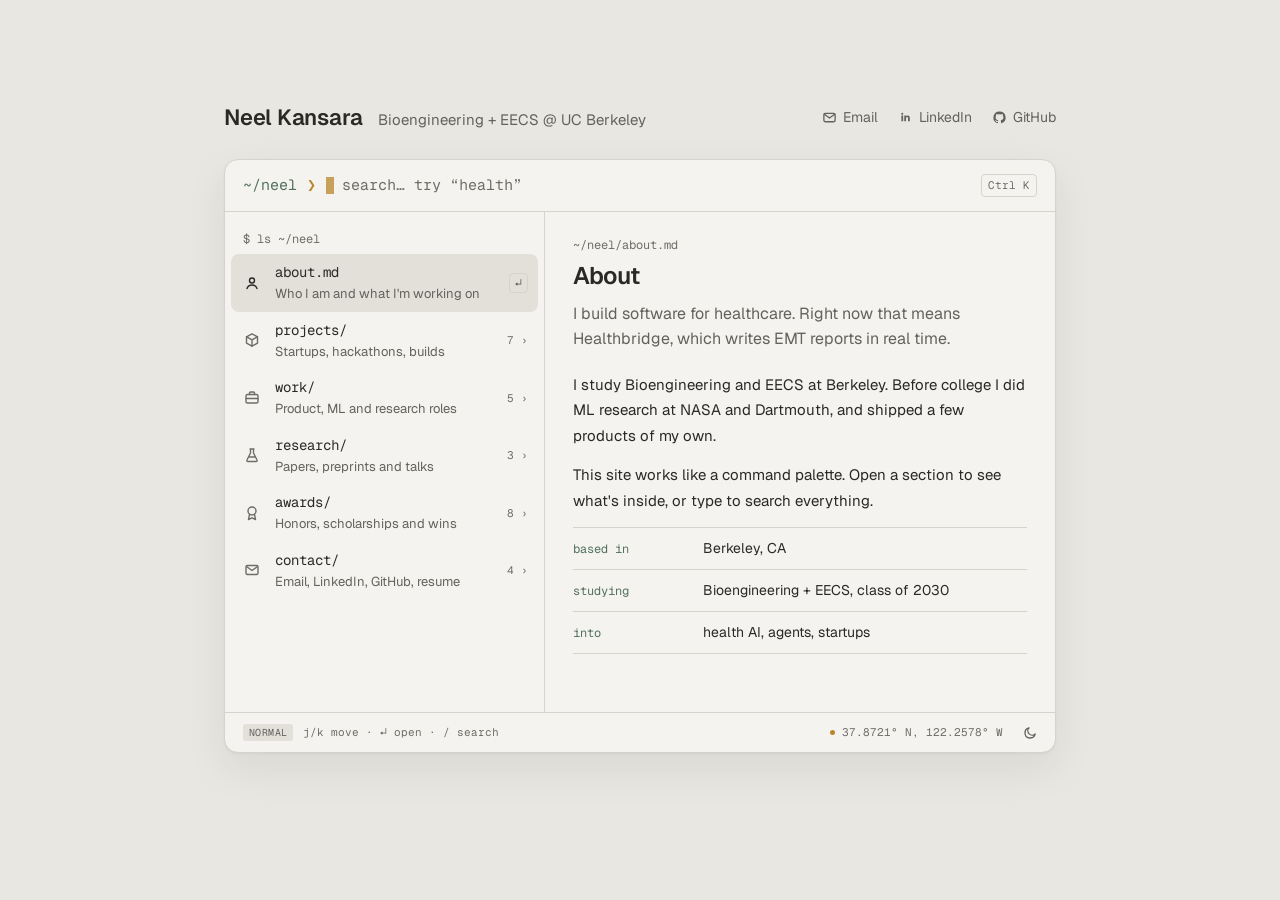
==== commit 09456b60: "Terminal path style The search bar is a shell prompt (~/neel/projects ❯) with a blinking gold block " ====
--- a/index.html
+++ b/index.html
@@ -14,7 +14,7 @@
   <link rel="preconnect" href="https://fonts.googleapis.com">
   <link rel="preconnect" href="https://fonts.gstatic.com" crossorigin>
   <link rel="stylesheet" href="https://fonts.googleapis.com/css2?family=Geist:wght@400;500;600&family=Geist+Mono:wght@400;500&display=swap">
-  <link rel="stylesheet" href="styles.css?v=202610231633">
+  <link rel="stylesheet" href="styles.css?v=202610231642">
   <script>
     // Apply the saved theme before first paint so there is no flash.
     try { var t = localStorage.getItem("theme"); if (t === "dark" || t === "light") document.documentElement.dataset.theme = t; } catch (e) {}
@@ -46,14 +46,19 @@
     <section class="palette" id="palette" aria-label="Site contents">
       <div class="palette-top">
         <button class="back" id="back" type="button" hidden>‹ All items</button>
-        <label class="search" id="search" for="q">
-          <svg aria-hidden="true" width="16" height="16" viewBox="0 0 16 16" fill="none" stroke="currentColor" stroke-width="1.6"><circle cx="7" cy="7" r="5"/><path d="M11 11 L14 14"/></svg>
-          <button class="scope-chip" id="scope" type="button" hidden><span id="scope-name"></span><span class="scope-x" aria-hidden="true">×</span></button>
-          <input id="q" type="text" autocomplete="off" spellcheck="false"
-                 role="combobox" aria-expanded="true" aria-controls="list" aria-autocomplete="list"
-                 aria-label="Search projects, work, papers and actions" placeholder="Search…">
+        <div class="search is-empty" id="search">
+          <div class="prompt">
+            <button class="prompt-home" id="home-btn" type="button" aria-label="Go to home">~/neel</button><button class="prompt-dir" id="scope" type="button" hidden>/<span id="scope-name"></span></button>
+            <span class="prompt-caret" aria-hidden="true">❯</span>
+          </div>
+          <div class="prompt-field">
+            <input id="q" type="text" autocomplete="off" spellcheck="false" autocapitalize="off"
+                   role="combobox" aria-expanded="true" aria-controls="list" aria-autocomplete="list"
+                   aria-label="Search projects, work, papers and actions" placeholder="">
+            <span class="ghost" aria-hidden="true"><span class="block"></span><span id="ghost-text">search… try “health”</span></span>
+          </div>
           <kbd class="kbd" id="shortcut">⌘K</kbd>
-        </label>
+        </div>
         <span class="position" id="position" hidden></span>
       </div>
 
@@ -63,7 +68,7 @@
       </div>
 
       <footer class="palette-foot">
-        <span class="foot-hints" id="hints">↑↓ navigate · ↵ open · type to search</span>
+        <span class="foot-left"><span class="mode" id="mode">NORMAL</span><span class="foot-hints" id="hints">↑↓ j/k · ↵ open · / search</span></span>
         <div class="foot-right">
           <span class="foot-status" id="foot" role="status" hidden></span>
           <a class="locale" id="locale" href="https://www.openstreetmap.org/?mlat=37.87206&mlon=-122.25784#map=17/37.87206/-122.25784" target="_blank" rel="noopener" title="Sather Tower, UC Berkeley"><span class="locale-dot" aria-hidden="true"></span>37.8721° N, 122.2578° W</a>
@@ -92,7 +97,7 @@
     </section>
   </main>
 
-  <script src="content.js?v=202610231633"></script>
-  <script src="palette.js?v=202610231633"></script>
+  <script src="content.js?v=202610231642"></script>
+  <script src="palette.js?v=202610231642"></script>
 </body>
 </html>
--- a/styles.css
+++ b/styles.css
@@ -144,14 +144,37 @@
   border-bottom: 1px solid var(--line);
 }
 
+/* The search bar is a shell prompt: ~/neel/projects ❯ with a block cursor. */
 .search {
   flex: 1;
+  min-width: 0;
   display: flex;
   align-items: center;
-  gap: 12px;
+  gap: 10px;
   padding: 0 18px;
-  color: var(--faint);
-}
+  font-family: var(--mono);
+  font-size: 15px;
+  color: var(--faint);
+}
+
+.prompt { flex: none; display: flex; align-items: center; white-space: nowrap; }
+
+.prompt-home, .prompt-dir {
+  padding: 4px 0;
+  border: 0;
+  background: transparent;
+  font: inherit;
+  cursor: pointer;
+}
+
+.prompt-home { color: var(--accent); }
+.prompt-home.is-current { cursor: text; }
+.prompt-dir { color: var(--muted); }
+.prompt-home:not(.is-current):hover, .prompt-dir:hover { text-decoration: underline; text-underline-offset: 3px; }
+
+.prompt-caret { margin-left: 10px; color: var(--gold); }
+
+.prompt-field { position: relative; flex: 1; min-width: 0; display: flex; align-items: center; }
 
 .search input {
   flex: 1;
@@ -160,13 +183,39 @@
   outline: 0;
   background: transparent;
   font: inherit;
-  font-size: 16px;
   color: var(--fg);
+  caret-color: var(--gold);
   padding: 14px 0;
 }
 
-.search input::placeholder { color: var(--faint); transition: opacity 0.2s; }
-.search input.ph-fade::placeholder { opacity: 0; }
+.search.is-empty input { caret-color: transparent; }
+
+.ghost {
+  position: absolute;
+  inset: 0 0 0 0;
+  display: none;
+  align-items: center;
+  gap: 8px;
+  pointer-events: none;
+  overflow: hidden;
+  white-space: nowrap;
+  color: var(--faint);
+  transition: opacity 0.2s;
+}
+
+.search.is-empty .ghost { display: flex; }
+.search.ph-fade #ghost-text { opacity: 0; transition: opacity 0.2s; }
+
+.block {
+  flex: none;
+  width: 8px;
+  height: 17px;
+  background: var(--gold);
+  opacity: 0.75;
+  animation: blink 1.1s steps(1, end) infinite;
+}
+
+@keyframes blink { 50% { opacity: 0; } }
 
 .kbd {
   font-family: var(--mono);
@@ -215,12 +264,14 @@
   overscroll-behavior: contain;
 }
 
+/* Reads like the command that produced the results: $ ls ~/neel */
 .group-label {
-  margin: 12px 12px 4px;
-  font-family: var(--mono);
-  font-size: 11px;
-  letter-spacing: 0.04em;
-  text-transform: uppercase;
+  margin: 12px 12px 6px;
+  overflow: hidden;
+  text-overflow: ellipsis;
+  white-space: nowrap;
+  font-family: var(--mono);
+  font-size: 12px;
   color: var(--faint);
 }
 
@@ -245,12 +296,9 @@
   flex: none;
   display: grid;
   place-items: center;
-  width: 30px;
-  height: 30px;
-  border-radius: 7px;
-  border: 1px solid var(--line);
-  background: var(--card);
-  color: var(--muted);
+  width: 22px;
+  height: 22px;
+  color: var(--faint);
 }
 
 .option[aria-selected="true"] .option-icon { color: var(--fg); }
@@ -258,10 +306,12 @@
 .option-text { flex: 1; min-width: 0; display: flex; flex-direction: column; gap: 1px; }
 
 .option-title { overflow: hidden; text-overflow: ellipsis; white-space: nowrap; font-size: 15px; }
+.option-title.is-path { font-family: var(--mono); font-size: 14px; }
 
 .option-sub { overflow: hidden; text-overflow: ellipsis; white-space: nowrap; font-size: 13px; color: var(--muted); }
 
 .option-meta { flex: none; font-family: var(--mono); font-size: 11px; color: var(--faint); }
+.option-meta.is-live { color: var(--accent); }
 
 .option-enter {
   flex: none;
@@ -277,25 +327,6 @@
 .option[aria-selected="true"] .option-enter { display: inline-block; }
 
 .empty { margin: 0; padding: 20px 12px; color: var(--muted); }
-
-/* Scope chip: shows which category you're inside. */
-.scope-chip {
-  flex: none;
-  display: inline-flex;
-  align-items: center;
-  gap: 6px;
-  min-height: 28px;
-  padding: 0 8px 0 10px;
-  border: 1px solid var(--line);
-  border-radius: 6px;
-  background: var(--soft);
-  font: inherit;
-  font-size: 14px;
-  color: var(--fg);
-  cursor: pointer;
-}
-
-.scope-x { color: var(--faint); font-size: 15px; line-height: 1; }
 
 /* Category page index inside the preview. */
 .pv-index { display: flex; flex-direction: column; border-top: 1px solid var(--line); margin-top: 8px; }
@@ -347,7 +378,8 @@
   background: var(--img);
 }
 
-.pv-eyebrow { margin: 0 0 6px; font-family: var(--mono); font-size: 12px; color: var(--muted); }
+.pv-path { margin: 0 0 8px; overflow-wrap: anywhere; font-family: var(--mono); font-size: 12px; color: var(--faint); }
+.pv-eyebrow { margin: -2px 0 14px; font-family: var(--mono); font-size: 12px; color: var(--muted); }
 
 .pv-title {
   margin: 0 0 10px;
@@ -360,26 +392,28 @@
 
 .pv-lede { margin: 0 0 20px; font-size: 16px; line-height: 1.6; color: var(--muted); max-width: 62ch; }
 
-.pv-stats {
-  display: grid;
-  grid-template-columns: repeat(auto-fit, minmax(110px, 1fr));
-  gap: 1px;
+/* Stats as added lines in a diff. */
+.pv-diff {
   margin-bottom: 22px;
-  background: var(--line);
+  padding: 10px 14px;
   border: 1px solid var(--line);
-  border-radius: 10px;
-  overflow: hidden;
-}
-
-.pv-stat { background: var(--card); padding: 12px 14px; }
-.pv-stat-value { font-size: 20px; font-weight: 600; font-variant-numeric: tabular-nums; }
-.pv-stat-label { font-family: var(--mono); font-size: 11px; color: var(--muted); }
+  border-radius: 8px;
+  background: var(--page);
+  font-family: var(--mono);
+  font-size: 13px;
+  line-height: 1.85;
+}
+
+.pv-diff-line { display: grid; grid-template-columns: 14px minmax(64px, auto) 1fr; column-gap: 10px; align-items: baseline; }
+.pv-diff-add { color: var(--accent); }
+.pv-diff-value { color: var(--accent); font-weight: 500; font-variant-numeric: tabular-nums; }
+.pv-diff-label { color: var(--fg); }
 
 .pv-body p { margin: 0 0 14px; line-height: 1.7; max-width: 62ch; }
 
 .pv-facts { margin: 6px 0 22px; border-top: 1px solid var(--line); }
 .pv-fact { display: flex; flex-wrap: wrap; gap: 2px 20px; padding: 10px 0; border-bottom: 1px solid var(--line); font-size: 14px; }
-.pv-fact dt { flex: 0 0 110px; padding-top: 2px; font-family: var(--mono); font-size: 12px; color: var(--muted); }
+.pv-fact dt { flex: 0 0 110px; padding-top: 2px; font-family: var(--mono); font-size: 12px; color: var(--accent); }
 .pv-fact dd { flex: 1 1 200px; margin: 0; }
 
 .pv-links { display: flex; flex-wrap: wrap; gap: 8px; margin-top: 4px; }
@@ -432,6 +466,21 @@
 }
 
 .foot-status.is-good { color: var(--accent); }
+
+.foot-left { display: flex; align-items: center; gap: 10px; min-width: 0; }
+
+/* vim-style mode: NORMAL when browsing, INSERT while typing in the prompt. */
+.mode {
+  flex: none;
+  padding: 1px 6px;
+  border-radius: 3px;
+  background: var(--soft);
+  font-size: 10px;
+  letter-spacing: 0.04em;
+  color: var(--muted);
+}
+
+.mode.is-insert { color: var(--accent); }
 
 .foot-right { display: flex; align-items: center; gap: 12px; margin-left: auto; }
 
@@ -486,7 +535,9 @@
   .quick-links { margin-left: -8px; margin-right: 0; }
   .theme-toggle { width: 44px; height: 44px; }
   .kbd, .foot-hints, .option-enter { display: none !important; }
-  .search { padding: 0 14px; gap: 10px; }
+  .search { padding: 0 14px; gap: 8px; font-size: 15px; }
+  .prompt-caret { margin-left: 8px; }
+  .mode { display: none; }
 
   .palette-body { grid-template-columns: minmax(0, 1fr); height: auto; min-height: 60vh; }
   .list { border-right: 0; }
@@ -505,9 +556,8 @@
   *, *::before, *::after { animation: none !important; transition: none !important; }
 }
 
-/* Berkeley, quietly: a California-gold caret, and the Campanile's coordinates
-   resting in the bottom bar. */
-.search input { caret-color: var(--gold); }
+/* Berkeley, quietly: California-gold cursor and prompt caret, and the Campanile's
+   coordinates resting in the bottom bar. */
 
 .locale { color: var(--faint); text-decoration: none; white-space: nowrap; }
 .locale:hover { color: var(--fg); }
